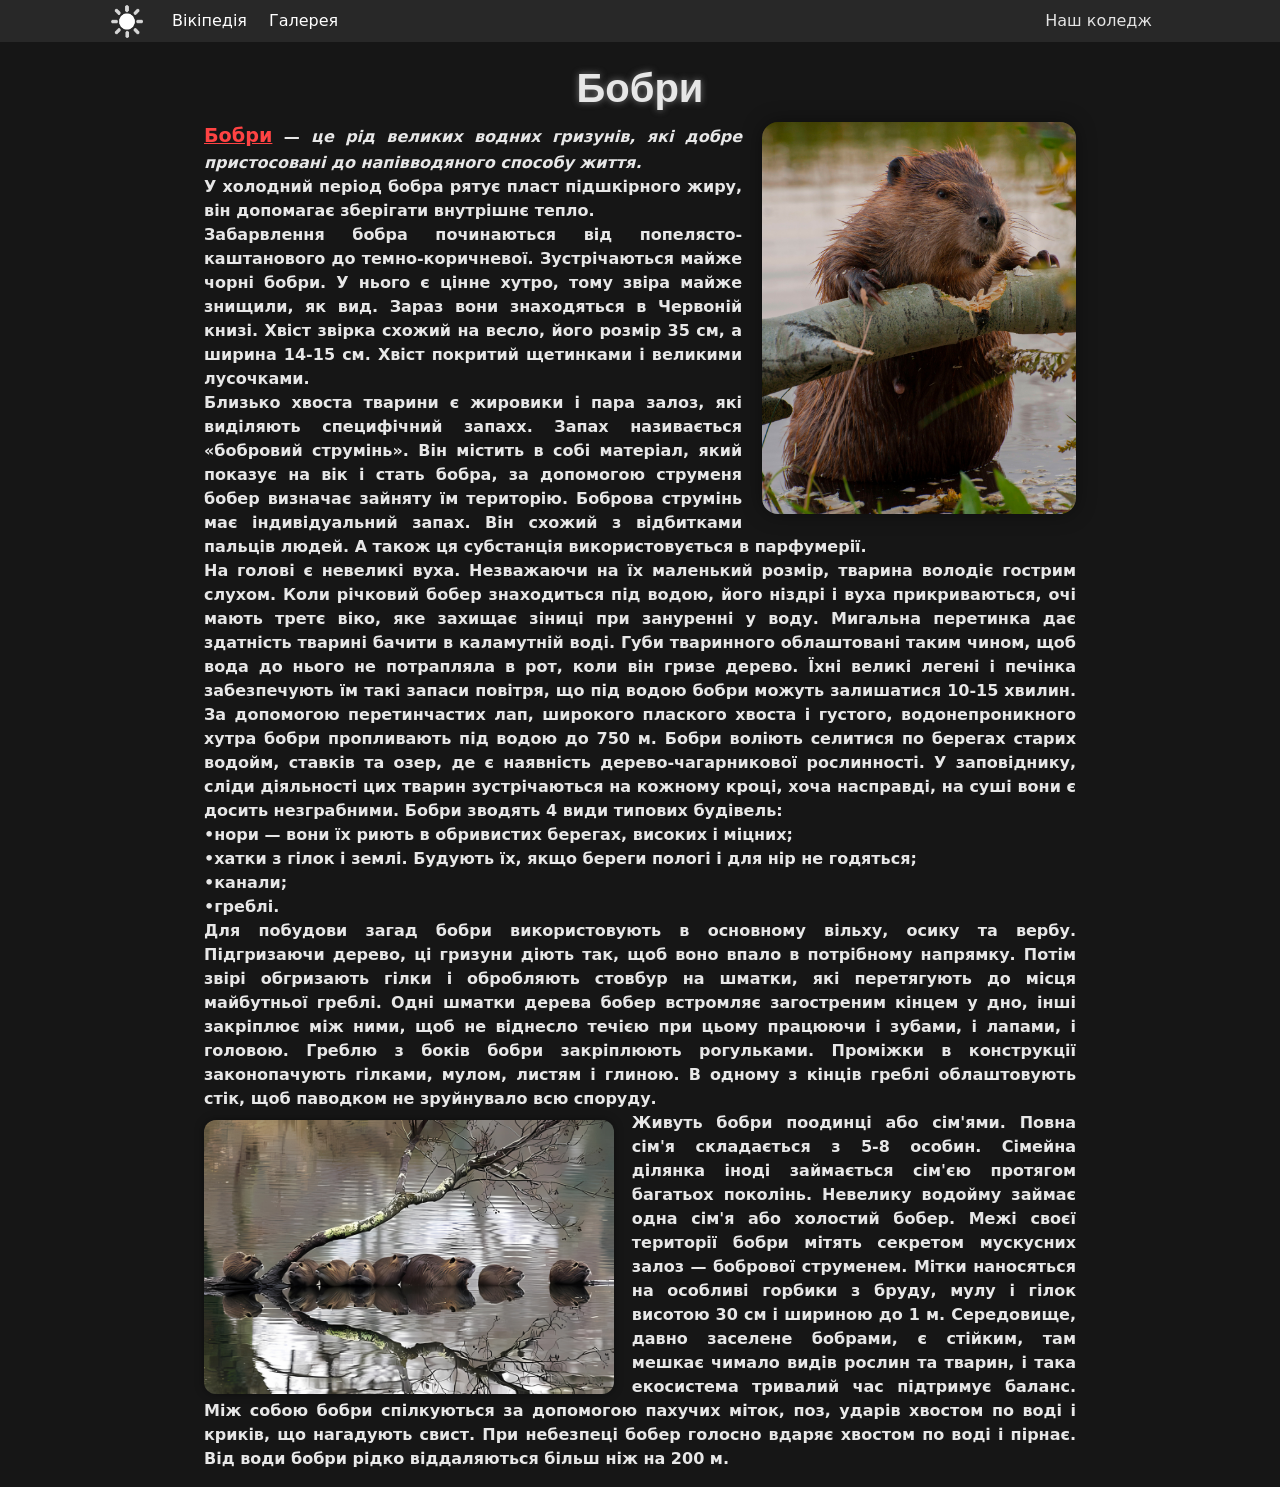
==== fayne_bobre-black.html @ ffd5b139 "bobr" ====
<!DOCTYPE html>
<html>
<head>
  <meta charset="UTF-8">
  <meta name="viewport" content="width=device-width, initial-scale=1.0">
  <link href="https://cdn.jsdelivr.net/npm/bootstrap@5.3.0-alpha3/dist/css/bootstrap.min.css" rel="stylesheet" integrity="sha384-KK94CHFLLe+nY2dmCWGMq91rCGa5gtU4mk92HdvYe+M/SXH301p5ILy+dN9+nJOZ" crossorigin="anonymous">
  <title>Про бобрів</title>
  <style>
    body {
      background-color: #161616;
    }
    .bob_er {
      border-radius: 16px;
      box-shadow: 0 0 20px rgba(0, 0, 0, 0.4);
      width: 36%;
      margin-left: 20px;
    }

    .bob-rs {
      border-radius: 12px;
      box-shadow: 0 0 10px rgba(0, 0, 0, 0.4);
      width: 47%;
      margin-right: 2vh;
      margin-top: 1vh;
    }
    
    h1 {
      color: rgb(231, 231, 231);
      margin-top: 22px;
      margin-bottom: 10px;
      text-align: center;
      font-weight: 650;
      font-family:'Gill Sans', 'Gill Sans MT', Calibri, 'Trebuchet MS', sans-serif;
      text-shadow: rgb(118, 118, 118) 0px 0 7px;
    }

    .bobr_title {
      color: rgb(255, 67, 67);
      font-size: larger;
    }

    p {
      font-weight: 600;
      color: rgb(231, 231, 231);
      /* margin-left: 10px; */
    }

    .activ {
      font-weight: 450;
    }
  
    .pasiv {
      color: rgb(228, 228, 228);
      font-weight: 450;
    }

    ul {
      list-style-type: none;
      margin: 0;
      padding: 0;
      overflow: hidden;
      background-color: rgb(40, 40, 40);
    }

    li {
      float: left;
    }

    li a {
      display: block;
      color: white;
      text-align: center;
      padding: 9px 11px;
      text-decoration: none;
    }

    li a:hover {
      color: rgb(255, 87, 87);
      text-decoration: underline;
    }

    .ma {
      margin-left: 12vh;
    }

    .container {
      margin-left: auto;
      margin-right: auto;
      width: 70%;
    }

    .k {
      float:right;
      margin-right: 10%;
    }

    .change-theme {
      content: url(theme_white.png);
      float: right;
      width: 38px;
      padding: 5%;
      margin-top: 5%;
      margin-right: 15px;
    }
  </style>
</head>
<body>
  <ul>
    <div class="ma">
      <li><a class="change-theme" href="fayne_bobre.html"></a></li>
      <li><a class="activ" href="https://uk.wikipedia.org/wiki/%D0%91%D0%BE%D0%B1%D0%B5%D1%80" target="_blank">Вікіпедія</a></li>
      <li> <a class="activ" href="https://www.pinterest.ch/search/pins/?q=beavers&rs=typed" target="_blank">Галерея</a></li>
      <li class="k"> <a class="pasiv" href="https://rcnubip.org.ua" target="_blank">Наш коледж</a> </li>
    </div>
  </ul>
  <div class="container mx-auto " align="justify">
    <h1>Бобри</h1>
    <div class="container-c">
      <img class="bob_er" src="bob-er.jpg" align="right" alt="">
      <p><a href="https://www.google.com/search?client=firefox-b-d&q=%D0%B1%D0%BE%D0%B1%D1%80%D0%B8" class="bobr_title" target="_blank">Бобри</a> — <em>це рід великих водних гризунів, які добре пристосовані до напівводяного способу життя. </em> <br>
        У холодний період бобра рятує пласт підшкірного жиру, він допомагає зберігати внутрішнє тепло. <br>
        Забарвлення бобра починаються від попелясто-каштанового до темно-коричневої. Зустрічаються майже чорні бобри. У нього є цінне хутро, тому звіра майже знищили, як вид. Зараз вони знаходяться в Червоній книзі. Хвіст звірка схожий на весло, його розмір 35 см, а ширина 14-15 см. Хвіст покритий щетинками і великими лусочками. <br>
        Близько хвоста тварини є жировики і пара залоз, які виділяють специфічний запахх. Запах називається «бобровий струмінь». Він містить в собі матеріал, який показує на вік і стать бобра, за допомогою струменя бобер визначає зайняту їм територію. Боброва струмінь має індивідуальний запах. Він схожий з відбитками пальців людей. А також ця субстанція використовується в парфумерії. <br>
        На голові є невеликі вуха. Незважаючи на їх маленький розмір, тварина володіє гострим слухом. Коли річковий бобер знаходиться під водою, його ніздрі і вуха прикриваються, очі мають третє віко, яке захищає зіниці при зануренні у воду. Мигальна перетинка дає здатність тварині бачити в каламутній воді. Губи тваринного облаштовані таким чином, щоб вода до нього не потрапляла в рот, коли він гризе дерево. 
        Їхні великі легені і печінка забезпечують їм такі запаси повітря, що під водою бобри можуть залишатися 10-15 хвилин.  За допомогою перетинчастих лап, широкого плаского хвоста і густого, водонепроникного хутра бобри пропливають під водою до 750 м. Бобри воліють селитися по берегах старих водойм, ставків та озер, де є наявність дерево-чагарникової рослинності. У заповіднику, сліди діяльності 
        цих тварин зустрічаються на кожному кроці, хоча насправді, на суші вони є досить незграбними. Бобри зводять 4 види типових будівель: <br> 
        •нори — вони їх риють в обривистих берегах, високих і міцних; <br>
        •хатки з гілок і землі. Будують їх, якщо береги пологі і для нір не годяться; <br>
        •канали; <br>
        •греблі. <br>
        Для побудови загад бобри використовують в основному вільху, осику та вербу.
        Підгризаючи дерево, ці гризуни діють так, щоб воно впало в потрібному напрямку. Потім звірі обгризають гілки і обробляють стовбур на шматки, які перетягують до місця майбутньої греблі. Одні шматки дерева бобер встромляє загостреним кінцем у дно, 
        інші закріплює між ними, щоб не віднесло течією при цьому працюючи і зубами, і лапами, і головою. 
        Греблю з боків бобри закріплюють рогульками. Проміжки в конструкції законопачують гілками, мулом, листям і глиною. 
        В одному з кінців греблі облаштовують стік, щоб паводком не зруйнувало всю споруду. <br>
        <img class="bob-rs" src="bobors.jpg" align="left" alt="">
        Живуть бобри поодинці або сім'ями. Повна сім'я складається з 5-8 особин. Сімейна ділянка іноді займається сім'єю протягом багатьох поколінь. Невелику водойму займає одна сім'я або холостий бобер.
        Межі своєї території бобри мітять секретом мускусних залоз — бобрової струменем. Мітки наносяться на особливі горбики з бруду, мулу і гілок висотою 30 см і шириною до 1 м. Середовище, давно заселене 
        бобрами, є стійким, там мешкає чимало видів рослин та тварин, і така екосистема тривалий час підтримує баланс.
        Між собою бобри спілкуються за допомогою пахучих міток, поз, ударів хвостом по воді і криків, що нагадують свист. При небезпеці бобер голосно вдаряє хвостом по воді і пірнає. Від води бобри рідко віддаляються більш ніж на 200 м.
        </p>
    </div>
  </div>
</body>
</html>
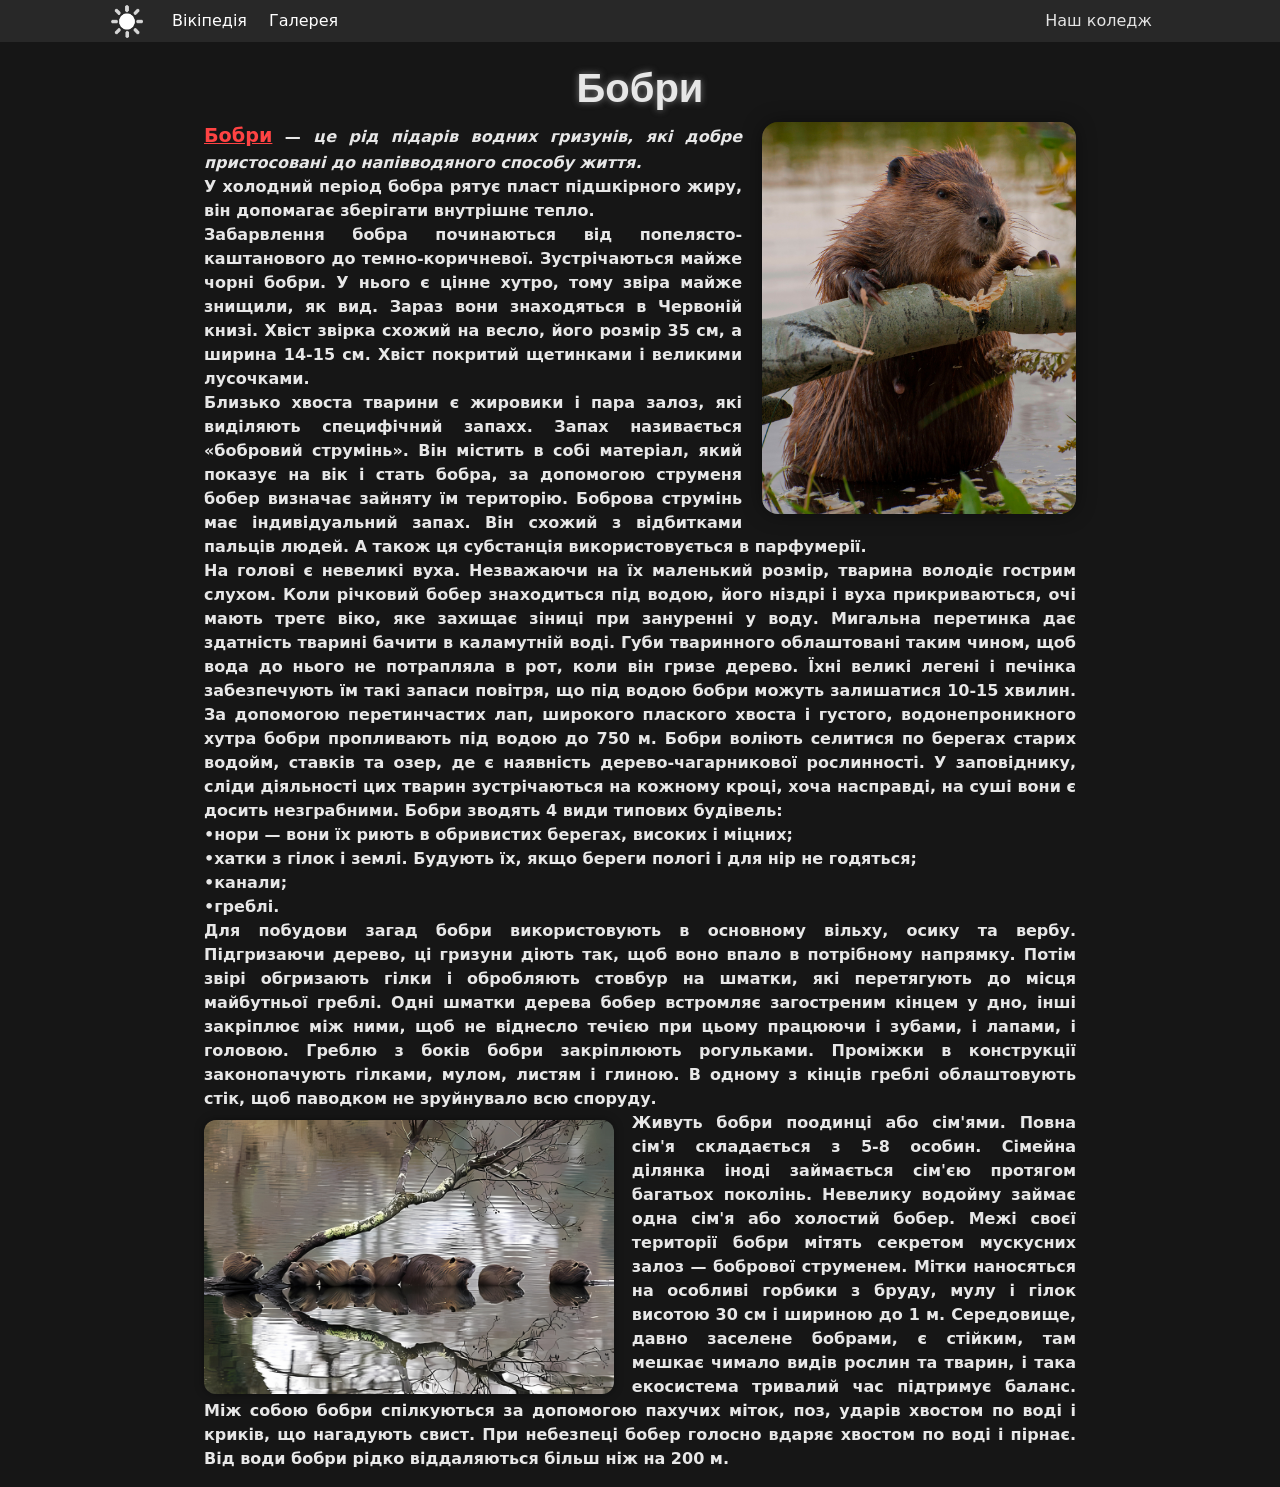
==== commit d8ad27a3: "p" ====
--- a/fayne_bobre-black.html
+++ b/fayne_bobre-black.html
@@ -107,7 +107,7 @@
 <body>
   <ul>
     <div class="ma">
-      <li><a class="change-theme" href="fayne_bobre.html"></a></li>
+      <li><a class="change-theme" href="index.html"></a></li>
       <li><a class="activ" href="https://uk.wikipedia.org/wiki/%D0%91%D0%BE%D0%B1%D0%B5%D1%80" target="_blank">Вікіпедія</a></li>
       <li> <a class="activ" href="https://www.pinterest.ch/search/pins/?q=beavers&rs=typed" target="_blank">Галерея</a></li>
       <li class="k"> <a class="pasiv" href="https://rcnubip.org.ua" target="_blank">Наш коледж</a> </li>
@@ -117,7 +117,7 @@
     <h1>Бобри</h1>
     <div class="container-c">
       <img class="bob_er" src="bob-er.jpg" align="right" alt="">
-      <p><a href="https://www.google.com/search?client=firefox-b-d&q=%D0%B1%D0%BE%D0%B1%D1%80%D0%B8" class="bobr_title" target="_blank">Бобри</a> — <em>це рід великих водних гризунів, які добре пристосовані до напівводяного способу життя. </em> <br>
+      <p><a href="https://www.google.com/search?client=firefox-b-d&q=%D0%B1%D0%BE%D0%B1%D1%80%D0%B8" class="bobr_title" target="_blank">Бобри</a> — <em>це рід підарів водних гризунів, які добре пристосовані до напівводяного способу життя. </em> <br>
         У холодний період бобра рятує пласт підшкірного жиру, він допомагає зберігати внутрішнє тепло. <br>
         Забарвлення бобра починаються від попелясто-каштанового до темно-коричневої. Зустрічаються майже чорні бобри. У нього є цінне хутро, тому звіра майже знищили, як вид. Зараз вони знаходяться в Червоній книзі. Хвіст звірка схожий на весло, його розмір 35 см, а ширина 14-15 см. Хвіст покритий щетинками і великими лусочками. <br>
         Близько хвоста тварини є жировики і пара залоз, які виділяють специфічний запахх. Запах називається «бобровий струмінь». Він містить в собі матеріал, який показує на вік і стать бобра, за допомогою струменя бобер визначає зайняту їм територію. Боброва струмінь має індивідуальний запах. Він схожий з відбитками пальців людей. А також ця субстанція використовується в парфумерії. <br>
